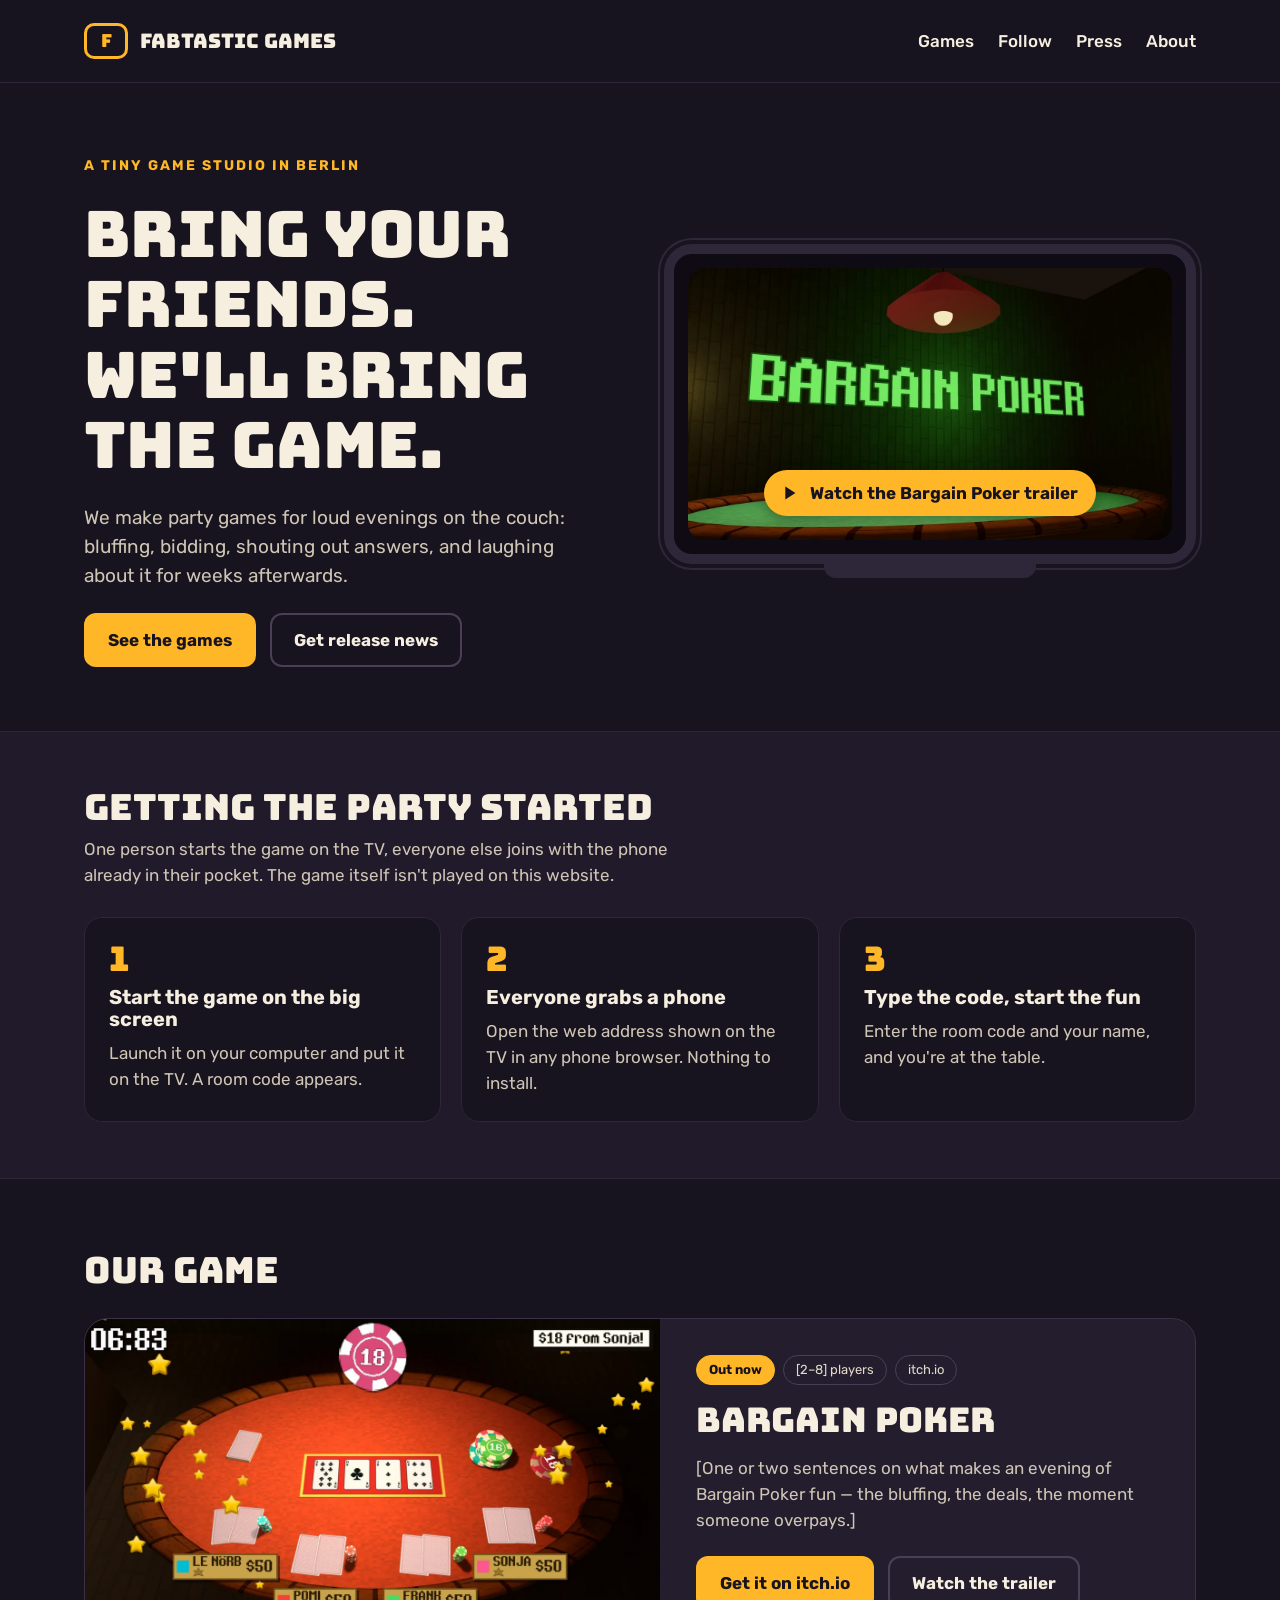
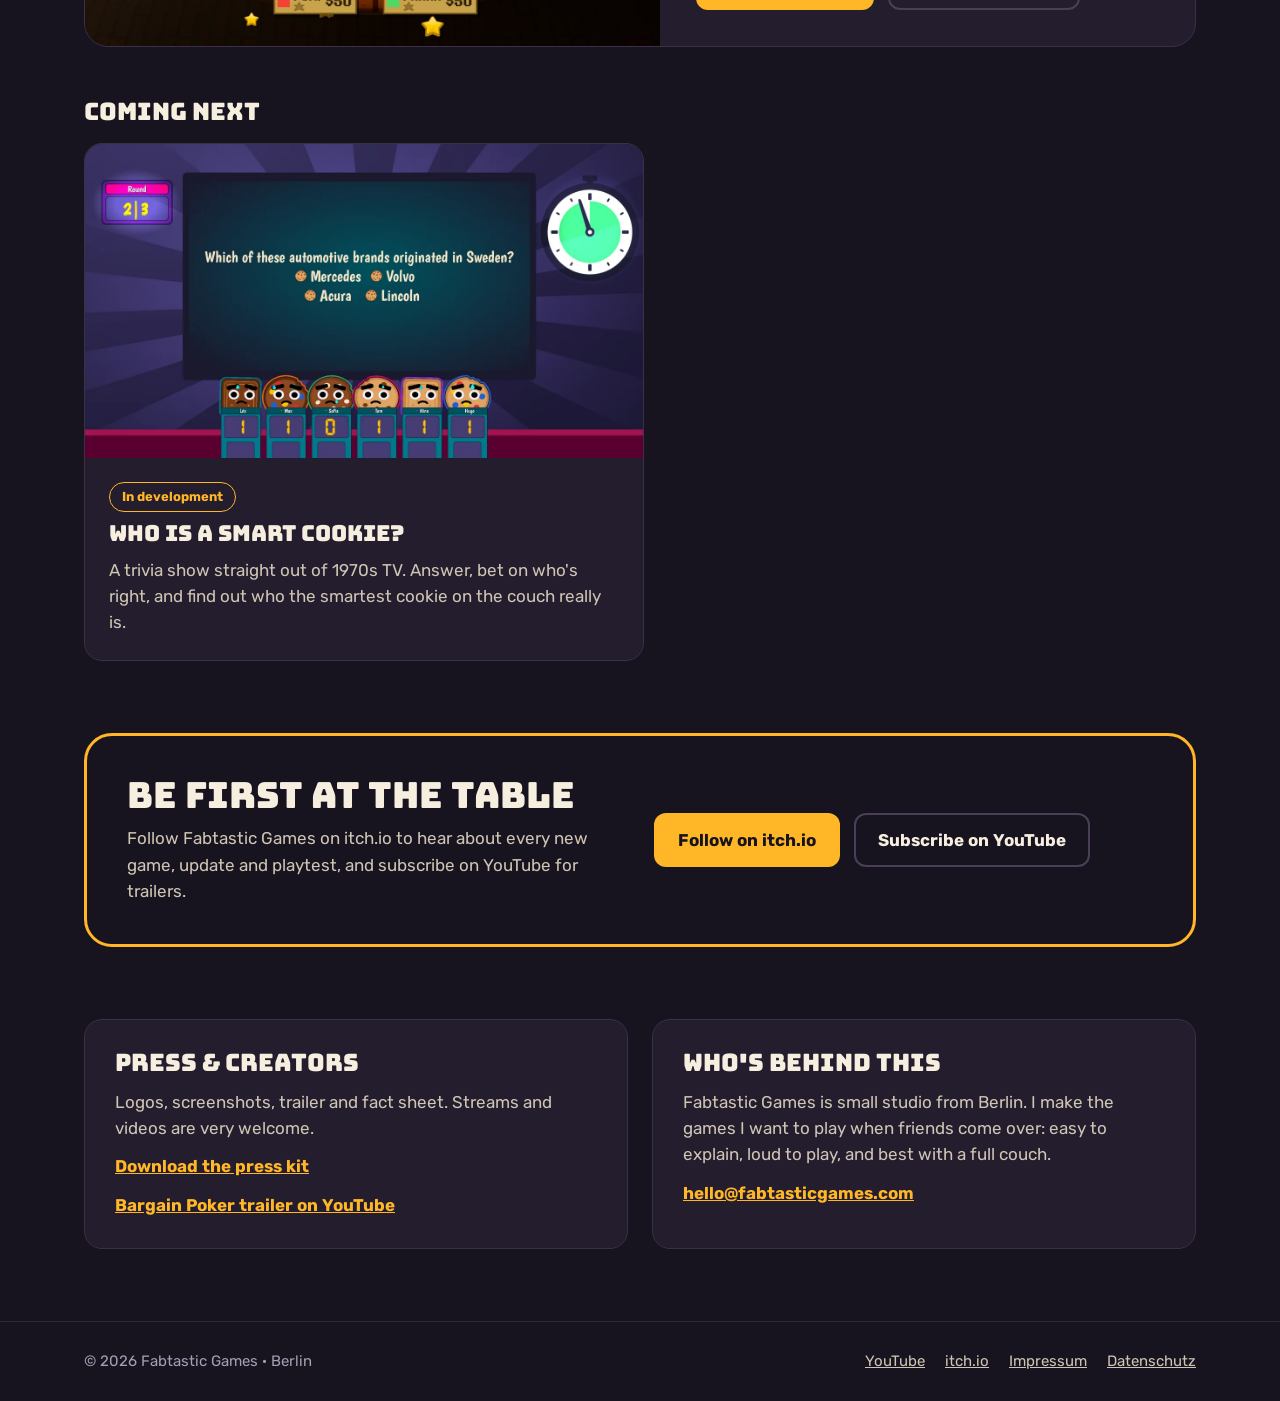
==== index.html @ beef201c "[WEBSITE] First version of the commercial website" ====
<!doctype html>
<html lang="en">
<head>
  <meta charset="utf-8">
  <meta name="viewport" content="width=device-width, initial-scale=1">
  <title>Fabtastic Games — Bring your friends. We'll bring the game.</title>
  <meta name="description" content="Fabtastic Games is a tiny studio in Berlin making party games for loud evenings on the couch with friends.">
  <link rel="icon" href="assets/img/favicon.svg" type="image/svg+xml">
  <link rel="preload" href="assets/fonts/bungee-latin-400-normal.woff2" as="font" type="font/woff2" crossorigin>
  <link rel="stylesheet" href="assets/css/style.css">
  <meta property="og:image" content="https://fabtasticgames.com/assets/img/og-image.jpg">
  <meta property="og:image:width" content="1200">
  <meta property="og:image:height" content="630">
  <meta name="twitter:card" content="summary_large_image">
  <meta property="og:title" content="Fabtastic Games">
  <meta property="og:description" content="Party games for loud evenings on the couch. Bring your friends, we'll bring the game.">
  <meta property="og:url" content="https://fabtasticgames.com/">
</head>
<body>
<a class="skip" href="#main">Skip to content</a>

<header class="site-header">
  <div class="wrap">
    <a class="brand" href="./">
      <span class="brand-mark" aria-hidden="true">F</span>
      <span class="brand-name">Fabtastic Games</span>
    </a>
    <nav class="nav" aria-label="Main">
      <a href="#games">Games</a>
      <a href="#follow">Follow</a>
      <a href="#press">Press</a>
      <a href="#about">About</a>
    </nav>
  </div>
</header>

<main id="main">

  <!-- HERO -->
  <section class="wrap hero">
    <div class="stack" style="gap:22px">
      <p class="eyebrow">A tiny game studio in Berlin</p>
      <h1 class="display">Bring your friends. We'll bring the game.</h1>
      <p class="lead soft">We make party games for loud evenings on the couch: bluffing, bidding, shouting out answers, and laughing about it for weeks afterwards.</p>
      <div class="btn-row">
        <a class="btn btn-primary" href="#games">See the games</a>
        <a class="btn btn-ghost" href="#follow">Get release news</a>
      </div>
    </div>
    <div>
      <div class="tv">
        <div class="screen">
          <!-- Trailer: loads from YouTube only after a click (see assets/js/main.js) -->
          <a class="yt-facade media-16x9" href="https://youtu.be/ILd1siR-Js4" data-yt="ILd1siR-Js4" data-title="Bargain Poker trailer">
            <picture>
              <source srcset="assets/img/games/bargain-poker-3d-title.webp" type="image/webp">
              <img src="assets/img/games/bargain-poker-3d-title.jpg" width="1280" height="720" alt="">
            </picture>
            <span class="yt-play">
              <svg aria-hidden="true" width="22" height="22" viewBox="0 0 24 24" fill="currentColor"><path d="M8 5v14l11-7z"/></svg>
              <span>Watch the <span class="hide-sm">Bargain Poker </span>trailer</span>
            </span>
          </a>
        </div>
      </div>
      <div class="tv-stand" aria-hidden="true"></div>
    </div>
  </section>

  <!-- HOW IT WORKS -->
  <section class="band" aria-labelledby="how-h">
    <div class="wrap section stack" style="gap:28px; padding-block:56px">
      <div class="stack" style="gap:8px">
        <h2 id="how-h" class="display">Getting the party started</h2>
        <p class="soft" style="max-width:640px">One person starts the game on the TV, everyone else joins with the phone already in their pocket. The game itself isn't played on this website.</p>
      </div>
      <ol class="grid" style="list-style:none; margin:0; padding:0">
        <li class="step">
          <span class="step-num" aria-hidden="true">1</span>
          <h3>Start the game on the big screen</h3>
          <p class="soft">Launch it on your computer and put it on the TV. A room code appears.</p>
        </li>
        <li class="step">
          <span class="step-num" aria-hidden="true">2</span>
          <h3>Everyone grabs a phone</h3>
          <p class="soft">Open the web address shown on the TV in any phone browser. Nothing to install.</p>
        </li>
        <li class="step">
          <span class="step-num" aria-hidden="true">3</span>
          <h3>Type the code, start the fun</h3>
          <p class="soft">Enter the room code and your name, and you're at the table.</p>
        </li>
      </ol>
    </div>
  </section>

  <!-- FEATURED GAME -->
  <section id="games" class="wrap section stack" style="gap:28px" aria-labelledby="games-h">
    <h2 id="games-h" class="display">Our game</h2>

    <article class="card feature">
      <picture class="feature-media">
        <source srcset="assets/img/games/bargain-poker-3d-bidding.webp" type="image/webp">
        <img src="assets/img/games/bargain-poker-3d-bidding.jpg" width="1280" height="720" loading="lazy"
             alt="Bargain Poker in action: four players around a 3D poker table as a bid of 18 chips lands on the lot">
      </picture>
      <div class="feature-body">
        <div class="tags">
          <span class="tag tag-accent">Out now</span>
          <span class="tag">[2–8] players</span>
          <span class="tag">itch.io</span>
        </div>
        <h3>Bargain Poker</h3>
        <p class="soft">[One or two sentences on what makes an evening of Bargain Poker fun — the bluffing, the deals, the moment someone overpays.]</p>
        <div class="btn-row" style="margin-top:6px">
          <a class="btn btn-primary" href="https://fabtasticgames.itch.io/the-great-auction-poker-night">Get it on itch.io</a>
          <a class="btn btn-ghost" href="https://youtu.be/ILd1siR-Js4">Watch the trailer</a>
        </div>
      </div>
    </article>

    <!-- COMING NEXT: keep this small until these games are ready to show -->
    <div class="stack" style="gap:18px; margin-top:24px">
      <h3 class="display" style="font-size:24px">Coming next</h3>
      <div class="grid" style="max-width:560px">
        <article class="card next-card">
          <picture class="media-16x9">
            <source srcset="assets/img/games/smart-cookie-question.webp" type="image/webp">
            <img src="assets/img/games/smart-cookie-question.jpg" width="1280" height="720" loading="lazy"
                 alt="Who is a Smart Cookie? in action: a trivia question on the big screen while six cookie contestants sweat over their answers">
          </picture>
          <div class="body">
            <span class="tag tag-outline" style="align-self:flex-start">In development</span>
            <h3>Who is a Smart Cookie?</h3>
            <p class="soft">A trivia show straight out of 1970s TV. Answer, bet on who's right, and find out who the smartest cookie on the couch really is.</p>
          </div>
        </article>
      </div>
    </div>
  </section>

  <!-- FOLLOW (no infrastructure needed: itch.io notifies followers of new games and devlogs) -->
  <section id="follow" class="wrap" style="padding-bottom:72px" aria-labelledby="follow-h">
    <div class="signup">
      <div class="stack" style="gap:10px">
        <h2 id="follow-h" class="display">Be first at the table</h2>
        <p class="soft">Follow Fabtastic Games on itch.io to hear about every new game, update and playtest, and subscribe on YouTube for trailers.</p>
      </div>
      <div class="btn-row">
        <a class="btn btn-primary" href="https://fabtasticgames.itch.io">Follow on itch.io</a>
        <a class="btn btn-ghost" href="https://www.youtube.com/@fabtasticgamesstudio">Subscribe on YouTube</a>
      </div>
      <!-- Later, to collect emails: paste your newsletter provider's embed form here
           (e.g. MailerLite or Brevo). The form posts straight to them, so GitHub Pages
           is enough. Remember double opt-in + a Datenschutz paragraph. -->
    </div>
  </section>

  <!-- PRESS + ABOUT -->
  <section class="wrap grid" style="padding-bottom:72px; gap:24px" aria-label="Press and about">
    <div id="press" class="card info-card">
      <h2>Press &amp; creators</h2>
      <p class="soft">Logos, screenshots, trailer and fact sheet. Streams and videos are very welcome.</p>
      <!-- TODO: link a press kit page or a zip in assets/press/ -->
      <a href="#" style="font-weight:700">Download the press kit</a>
      <a href="https://youtu.be/ILd1siR-Js4" style="font-weight:700">Bargain Poker trailer on YouTube</a>
    </div>
    <div id="about" class="card info-card">
      <h2>Who's behind this</h2>
      <p class="soft">Fabtastic Games is small studio from Berlin. I make the games I want to play when friends come over: easy to explain, loud to play, and best with a full couch.</p>
      <a href="mailto:hello@fabtasticgames.com" style="font-weight:700">hello@fabtasticgames.com</a>
    </div>
  </section>

</main>

<footer class="site-footer">
  <div class="wrap">
    <span>© 2026 Fabtastic Games · Berlin</span>
    <nav aria-label="Legal">
      <a href="https://www.youtube.com/@fabtasticgamesstudio">YouTube</a>
      <a href="https://fabtasticgames.itch.io">itch.io</a>
      <a href="impressum.html">Impressum</a>
      <a href="datenschutz.html">Datenschutz</a>
    </nav>
  </div>
</footer>
<script src="assets/js/main.js" defer></script>
</body>
</html>
---- assets/css/style.css ----
/* Fabtastic Games — studio site styles */

/* Fonts are self-hosted (no Google Fonts requests, GDPR-friendly). Licences: assets/fonts/OFL-*.txt */
@font-face { font-family: "Bungee"; src: url("../fonts/bungee-latin-400-normal.woff2") format("woff2"); font-weight: 400; font-display: swap; }
@font-face { font-family: "Rubik"; src: url("../fonts/rubik-latin-400-normal.woff2") format("woff2"); font-weight: 400; font-display: swap; }
@font-face { font-family: "Rubik"; src: url("../fonts/rubik-latin-500-normal.woff2") format("woff2"); font-weight: 500; font-display: swap; }
@font-face { font-family: "Rubik"; src: url("../fonts/rubik-latin-700-normal.woff2") format("woff2"); font-weight: 700; font-display: swap; }

:root {
  --bg: #17131F;
  --bg-alt: #201A2B;
  --surface: #231D2E;
  --line: #2E2639;
  --line-strong: #4A3F57;
  --ink: #F6EEDF;
  --ink-soft: #CFC5B4;
  --ink-mute: #A79DB4;
  --accent: #FFB627;      /* change this one value to re-colour the whole site */
  --accent-hover: #FFD27A;
  --on-accent: #17131F;
  --radius: 18px;
  --display: "Bungee", "Arial Black", sans-serif;
  --body: "Rubik", system-ui, -apple-system, "Segoe UI", sans-serif;
}

*, *::before, *::after { box-sizing: border-box; }
html { scroll-behavior: smooth; }
@media (prefers-reduced-motion: reduce) { html { scroll-behavior: auto; } }

body {
  margin: 0;
  background: var(--bg);
  color: var(--ink);
  font-family: var(--body);
  font-size: 17px;
  line-height: 1.55;
}

img, video { max-width: 100%; height: auto; display: block; }
a { color: var(--accent); }
a:hover { color: var(--accent-hover); }
:focus-visible { outline: 3px solid var(--accent); outline-offset: 3px; border-radius: 6px; }

.wrap { max-width: 1160px; margin: 0 auto; padding: 0 24px; }
.band { background: var(--bg-alt); border-block: 1px solid var(--line); }
.section { padding-block: 72px; }
.stack { display: flex; flex-direction: column; gap: 14px; }

h1, h2, h3 { margin: 0; line-height: 1.1; }
.display { font-family: var(--display); font-weight: 400; }
h1.display { font-size: clamp(38px, 6vw, 64px); }
h2.display { font-size: clamp(28px, 3.5vw, 36px); }
p { margin: 0; }
.soft { color: var(--ink-soft); }
.eyebrow { font-weight: 700; letter-spacing: 2px; text-transform: uppercase; font-size: 14px; color: var(--accent); }

.skip { position: absolute; left: -999px; top: 8px; background: var(--accent); color: var(--on-accent); padding: 10px 14px; border-radius: 8px; z-index: 10; }
.skip:focus { left: 8px; }

/* Header */
.site-header { border-bottom: 1px solid var(--line); }
.site-header .wrap { display: flex; flex-wrap: wrap; align-items: center; justify-content: space-between; gap: 16px; padding-block: 18px; }
.brand { display: flex; align-items: center; gap: 12px; color: var(--ink); text-decoration: none; }
.brand:hover { color: var(--ink); }
.brand-mark { width: 44px; height: 36px; border: 3px solid var(--accent); border-radius: 10px; display: grid; place-items: center; font-family: var(--display); color: var(--accent); font-size: 18px; }
.brand-name { font-family: var(--display); font-size: 20px; }
.nav { display: flex; flex-wrap: wrap; align-items: center; gap: 8px 24px; font-weight: 500; }
.nav a:not(.btn) { color: var(--ink); text-decoration: none; padding: 10px 0; }
.nav a:not(.btn):hover { color: var(--accent); }

/* Buttons */
.btn { display: inline-flex; align-items: center; justify-content: center; min-height: 48px; padding: 12px 22px; border-radius: 12px; font-weight: 700; text-decoration: none; border: 2px solid transparent; font: inherit; font-weight: 700; cursor: pointer; }
.btn-primary { background: var(--accent); color: var(--on-accent); }
.btn-primary:hover { background: var(--accent-hover); color: var(--on-accent); }
.btn-ghost { border-color: var(--line-strong); color: var(--ink); background: transparent; }
.btn-ghost:hover { border-color: var(--accent); color: var(--ink); }
.btn-pill { border-radius: 999px; min-height: 44px; padding: 10px 18px; }
.btn-row { display: flex; flex-wrap: wrap; gap: 14px; }

/* Hero */
.hero { display: flex; flex-wrap: wrap; align-items: center; gap: 48px; padding-block: 72px 64px; }
.hero > * { flex: 1 1 420px; min-width: 0; }
.hero .lead { font-size: 19px; max-width: 520px; }

.tv { background: #0E0B14; border: 10px solid var(--line); border-radius: 28px; padding: 14px; box-shadow: 0 0 0 4px var(--bg), 0 0 0 6px var(--line); }
.tv-stand { width: 40%; height: 14px; margin: 0 auto; background: var(--line); border-radius: 0 0 12px 12px; }
.screen { aspect-ratio: 16 / 9; border-radius: 16px; overflow: hidden; position: relative; }
.screen video, .screen img { width: 100%; height: 100%; object-fit: cover; }

/* Click-to-load YouTube trailer */
.yt-facade { position: relative; color: var(--ink); text-decoration: none; }
.yt-facade picture, .yt-facade img { width: 100%; height: 100%; object-fit: cover; display: block; }
.yt-play { position: absolute; left: 50%; bottom: 9%; transform: translateX(-50%); display: inline-flex; align-items: center; gap: 10px;
  background: var(--accent); color: var(--on-accent); font-weight: 700; padding: 10px 18px 10px 14px; border-radius: 999px; white-space: nowrap;
  box-shadow: 0 4px 16px rgba(0,0,0,.4); }
@media (max-width: 480px) { .yt-play { font-size: 14px; padding: 8px 14px 8px 10px; gap: 6px; bottom: 7%; } .hide-sm { display: none; } }
.yt-facade:hover .yt-play { background: var(--accent-hover); }
.yt-frame { width: 100%; height: 100%; border: 0; display: block; }

/* Placeholders — replace with real images/video */
.placeholder { display: grid; place-items: center; text-align: center; padding: 16px; color: var(--ink-mute); font-weight: 500;
  background: repeating-linear-gradient(0deg, #1F1A29 0 3px, #241E30 3px 6px); }
.placeholder.diag { background: repeating-linear-gradient(135deg, #2A2236 0 14px, #2F2640 14px 28px); }

/* Steps */
.grid { display: grid; gap: 20px; grid-template-columns: repeat(auto-fit, minmax(260px, 1fr)); }
.card { background: var(--surface); border: 1px solid #3A3047; border-radius: var(--radius); }
.step { background: var(--bg); border: 1px solid var(--line); border-radius: var(--radius); padding: 24px; display: flex; flex-direction: column; gap: 10px; }
.step-num { font-family: var(--display); font-size: 34px; color: var(--accent); line-height: 1; }
.step h3 { font-size: 20px; }

/* Featured game */
.feature { display: flex; flex-wrap: wrap; overflow: hidden; border-radius: 24px; }
.feature-media { flex: 1 1 420px; min-width: 0; min-height: 300px; display: block; }
.feature-media img { width: 100%; height: 100%; object-fit: cover; }
.feature-body { flex: 1 1 380px; min-width: 0; padding: 36px; display: flex; flex-direction: column; gap: 16px; }
.feature-body h3 { font-family: var(--display); font-weight: 400; font-size: 34px; }

.tags { display: flex; flex-wrap: wrap; gap: 8px; }
.tag { font-size: 13px; padding: 4px 12px; border-radius: 999px; border: 1px solid var(--line-strong); color: #E4DACA; }
.tag-accent { background: var(--accent); border-color: var(--accent); color: var(--on-accent); font-weight: 700; }
.tag-outline { border-color: var(--accent); color: var(--accent); font-weight: 700; }

/* Coming next */
.next-card { display: flex; flex-direction: column; overflow: hidden; }
.next-card .placeholder { aspect-ratio: 16 / 9; }
.media-16x9 { display: block; aspect-ratio: 16 / 9; overflow: hidden; }
.media-16x9 img { width: 100%; height: 100%; object-fit: cover; }
.next-card .body { padding: 24px; display: flex; flex-direction: column; gap: 10px; }
.next-card h3 { font-family: var(--display); font-weight: 400; font-size: 22px; }

/* Newsletter */
.signup { border: 3px solid var(--accent); border-radius: 28px; padding: clamp(24px, 4vw, 40px); display: flex; flex-wrap: wrap; align-items: center; gap: 28px; }
.signup > * { flex: 1 1 340px; min-width: 0; }
.signup form { display: flex; flex-wrap: wrap; gap: 12px; align-items: end; }
.field { flex: 1 1 220px; min-width: 0; display: flex; flex-direction: column; gap: 6px; }
.field label { font-weight: 500; font-size: 15px; }
.field input { background: #0E0B14; border: 2px solid var(--line-strong); border-radius: 12px; color: var(--ink); font: inherit; padding: 12px 14px; min-height: 48px; }
.field input:focus { border-color: var(--accent); outline: none; }

.info-card { padding: 30px; display: flex; flex-direction: column; gap: 12px; }
.info-card h2 { font-family: var(--display); font-weight: 400; font-size: 24px; }

/* Footer */
.site-footer { border-top: 1px solid var(--line); font-size: 15px; color: var(--ink-mute); }
.site-footer .wrap { display: flex; flex-wrap: wrap; justify-content: space-between; gap: 16px; padding-block: 28px; }
.site-footer nav { display: flex; flex-wrap: wrap; gap: 6px 20px; }
.site-footer a { color: var(--ink-soft); }

/* Simple text pages (Impressum, Datenschutz, 404) */
.prose { max-width: 720px; padding-block: 64px; display: flex; flex-direction: column; gap: 18px; }
.prose h2 { font-size: 22px; margin-top: 18px; }
.todo { background: #3A2A12; border: 1px solid var(--accent); border-radius: 12px; padding: 14px 16px; color: var(--ink); }
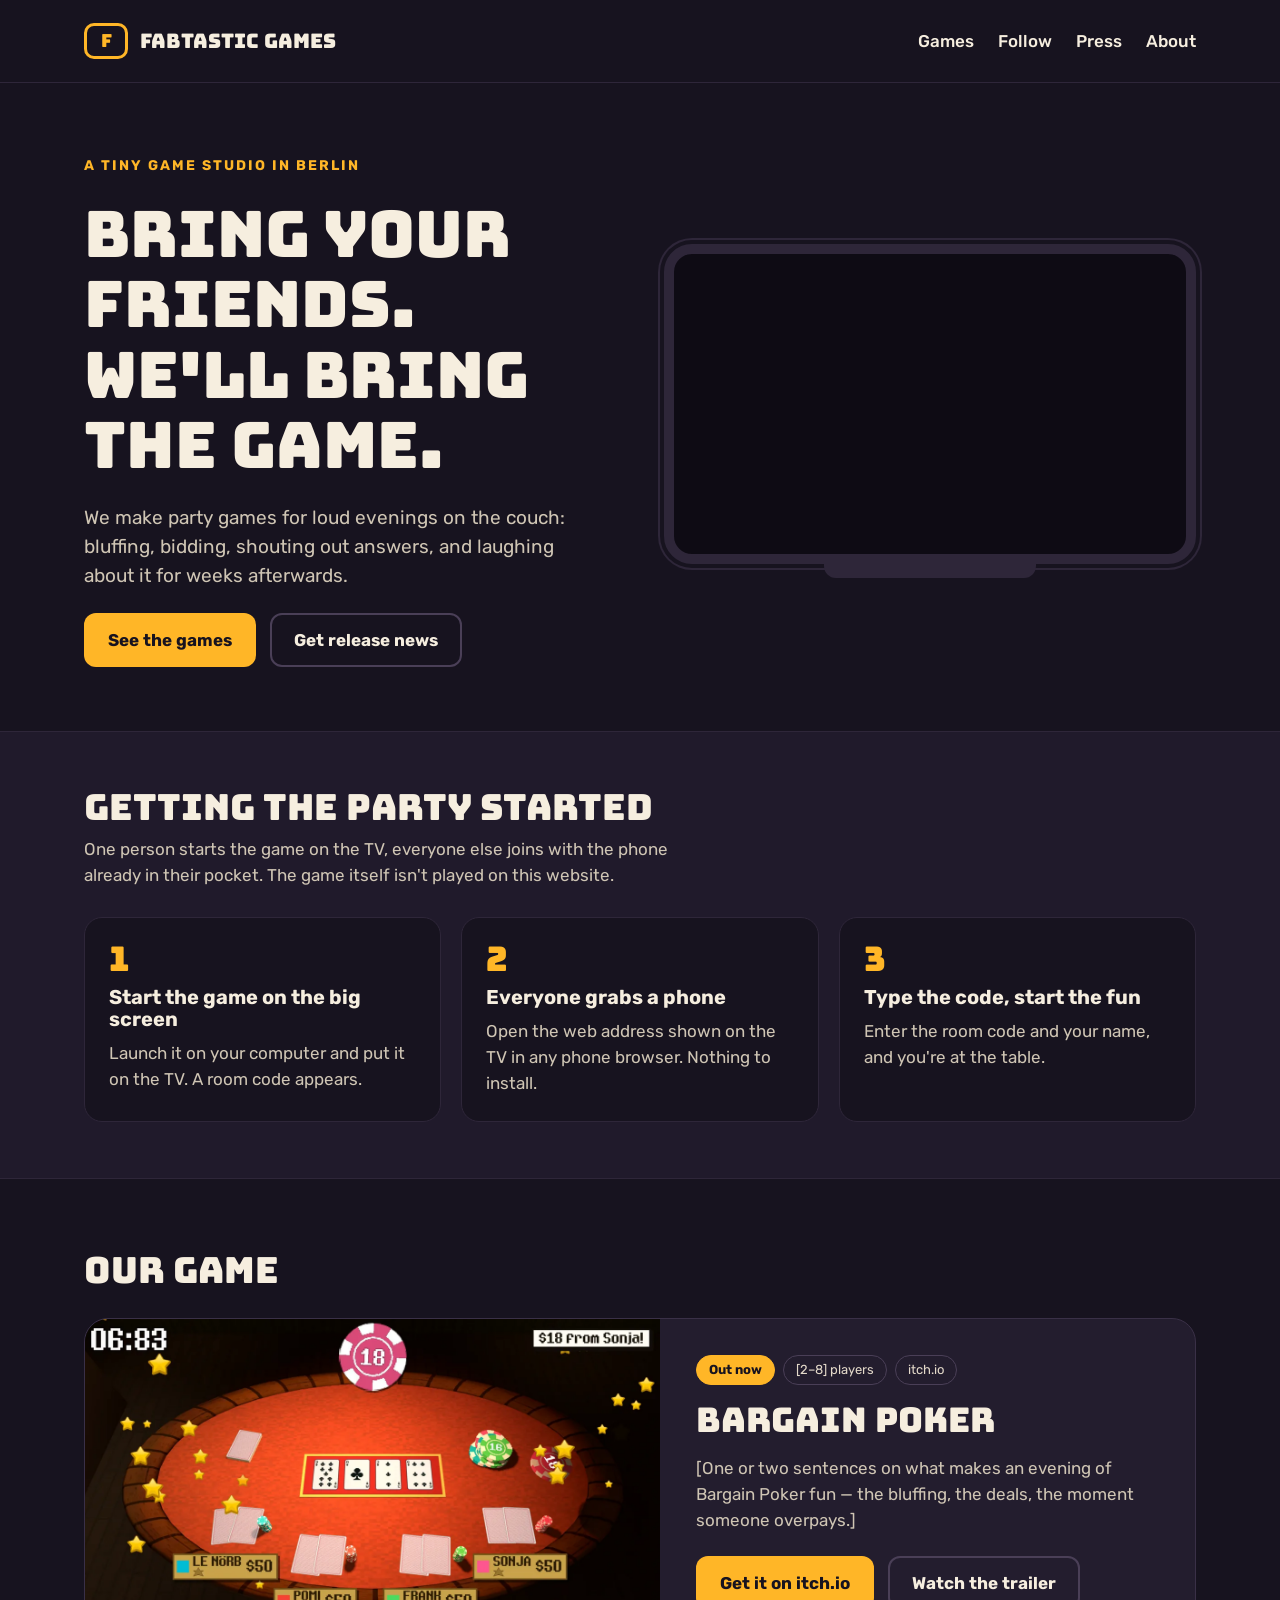
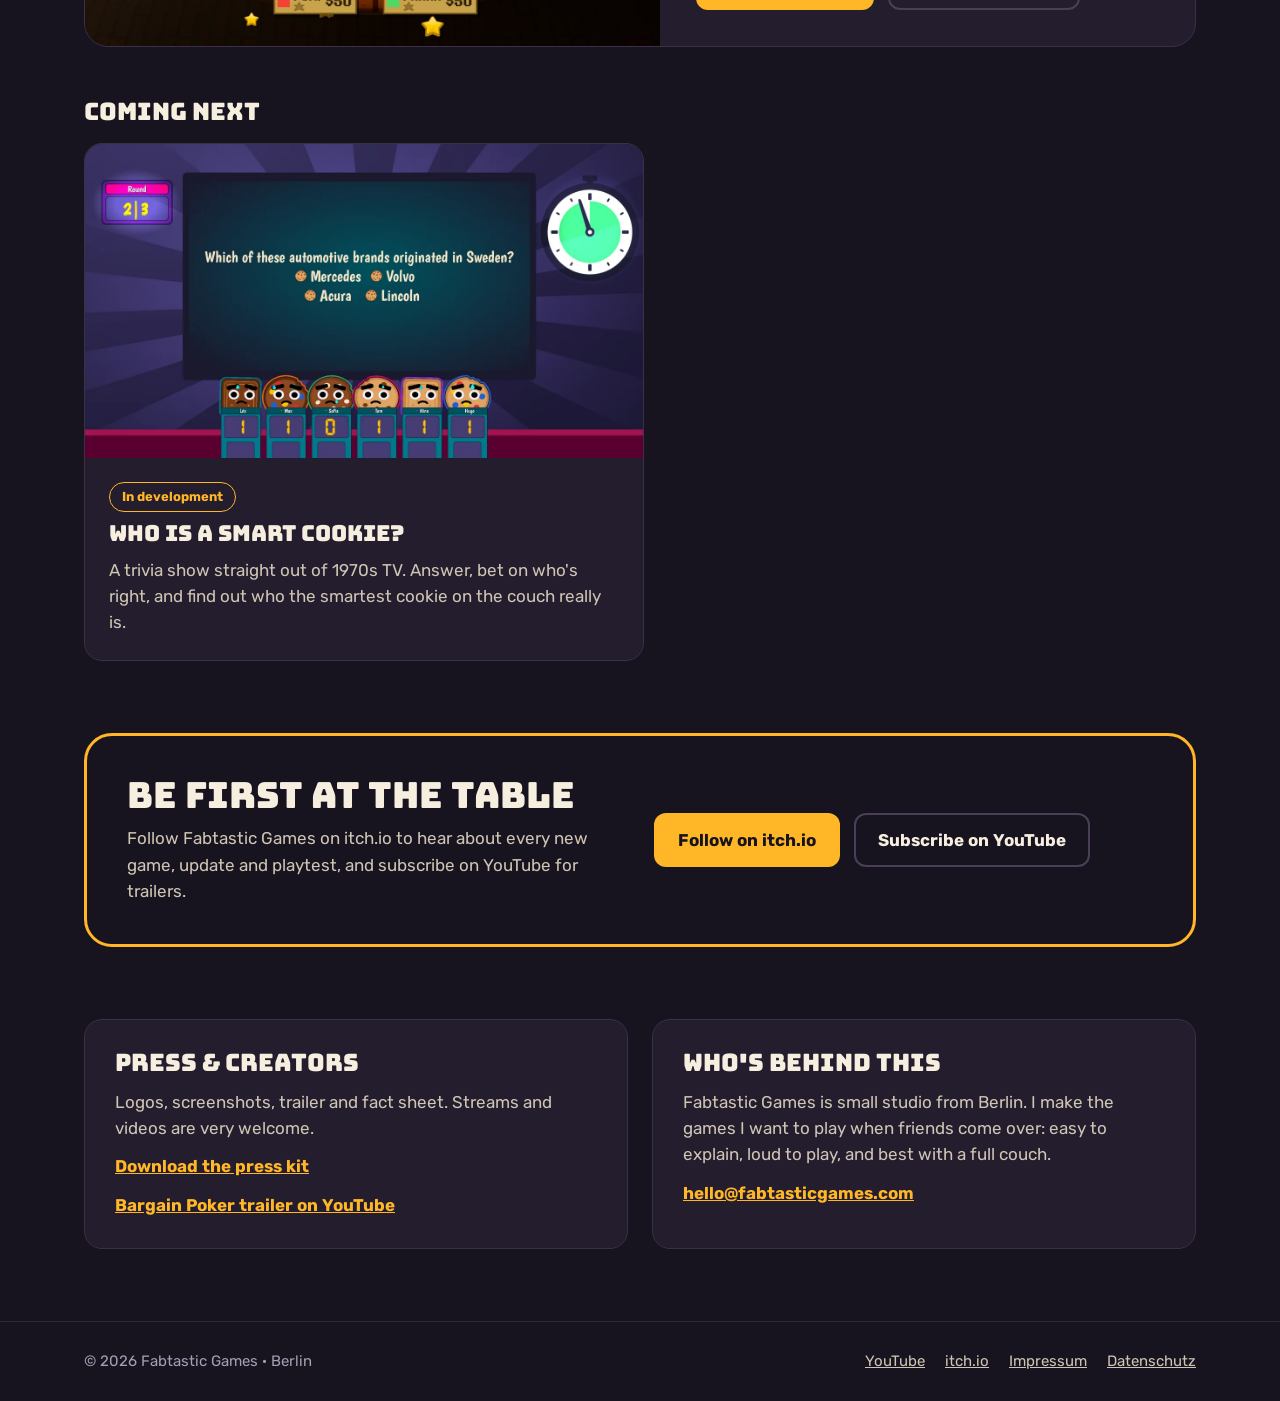
==== commit a94d1d28: "[FIX] Trailer for the game" ====
--- a/index.html
+++ b/index.html
@@ -50,17 +50,13 @@
     <div>
       <div class="tv">
         <div class="screen">
-          <!-- Trailer: loads from YouTube only after a click (see assets/js/main.js) -->
-          <a class="yt-facade media-16x9" href="https://youtu.be/ILd1siR-Js4" data-yt="ILd1siR-Js4" data-title="Bargain Poker trailer">
-            <picture>
-              <source srcset="assets/img/games/bargain-poker-3d-title.webp" type="image/webp">
-              <img src="assets/img/games/bargain-poker-3d-title.jpg" width="1280" height="720" alt="">
-            </picture>
-            <span class="yt-play">
-              <svg aria-hidden="true" width="22" height="22" viewBox="0 0 24 24" fill="currentColor"><path d="M8 5v14l11-7z"/></svg>
-              <span>Watch the <span class="hide-sm">Bargain Poker </span>trailer</span>
-            </span>
-          </a>
+          <!-- Trailer: the YouTube player, embedded directly -->
+          <div class="media-16x9">
+            <iframe class="yt-frame" src="https://www.youtube.com/embed/ILd1siR-Js4?rel=0"
+              title="Bargain Poker trailer" loading="lazy"
+              allow="accelerometer; autoplay; clipboard-write; encrypted-media; gyroscope; picture-in-picture; web-share; fullscreen"
+              referrerpolicy="strict-origin-when-cross-origin" allowfullscreen></iframe>
+          </div>
         </div>
       </div>
       <div class="tv-stand" aria-hidden="true"></div>
@@ -185,6 +181,5 @@
     </nav>
   </div>
 </footer>
-<script src="assets/js/main.js" defer></script>
 </body>
 </html>
--- a/assets/css/style.css
+++ b/assets/css/style.css
@@ -87,14 +87,7 @@
 .screen { aspect-ratio: 16 / 9; border-radius: 16px; overflow: hidden; position: relative; }
 .screen video, .screen img { width: 100%; height: 100%; object-fit: cover; }
 
-/* Click-to-load YouTube trailer */
-.yt-facade { position: relative; color: var(--ink); text-decoration: none; }
-.yt-facade picture, .yt-facade img { width: 100%; height: 100%; object-fit: cover; display: block; }
-.yt-play { position: absolute; left: 50%; bottom: 9%; transform: translateX(-50%); display: inline-flex; align-items: center; gap: 10px;
-  background: var(--accent); color: var(--on-accent); font-weight: 700; padding: 10px 18px 10px 14px; border-radius: 999px; white-space: nowrap;
-  box-shadow: 0 4px 16px rgba(0,0,0,.4); }
-@media (max-width: 480px) { .yt-play { font-size: 14px; padding: 8px 14px 8px 10px; gap: 6px; bottom: 7%; } .hide-sm { display: none; } }
-.yt-facade:hover .yt-play { background: var(--accent-hover); }
+/* YouTube trailer */
 .yt-frame { width: 100%; height: 100%; border: 0; display: block; }
 
 /* Placeholders — replace with real images/video */
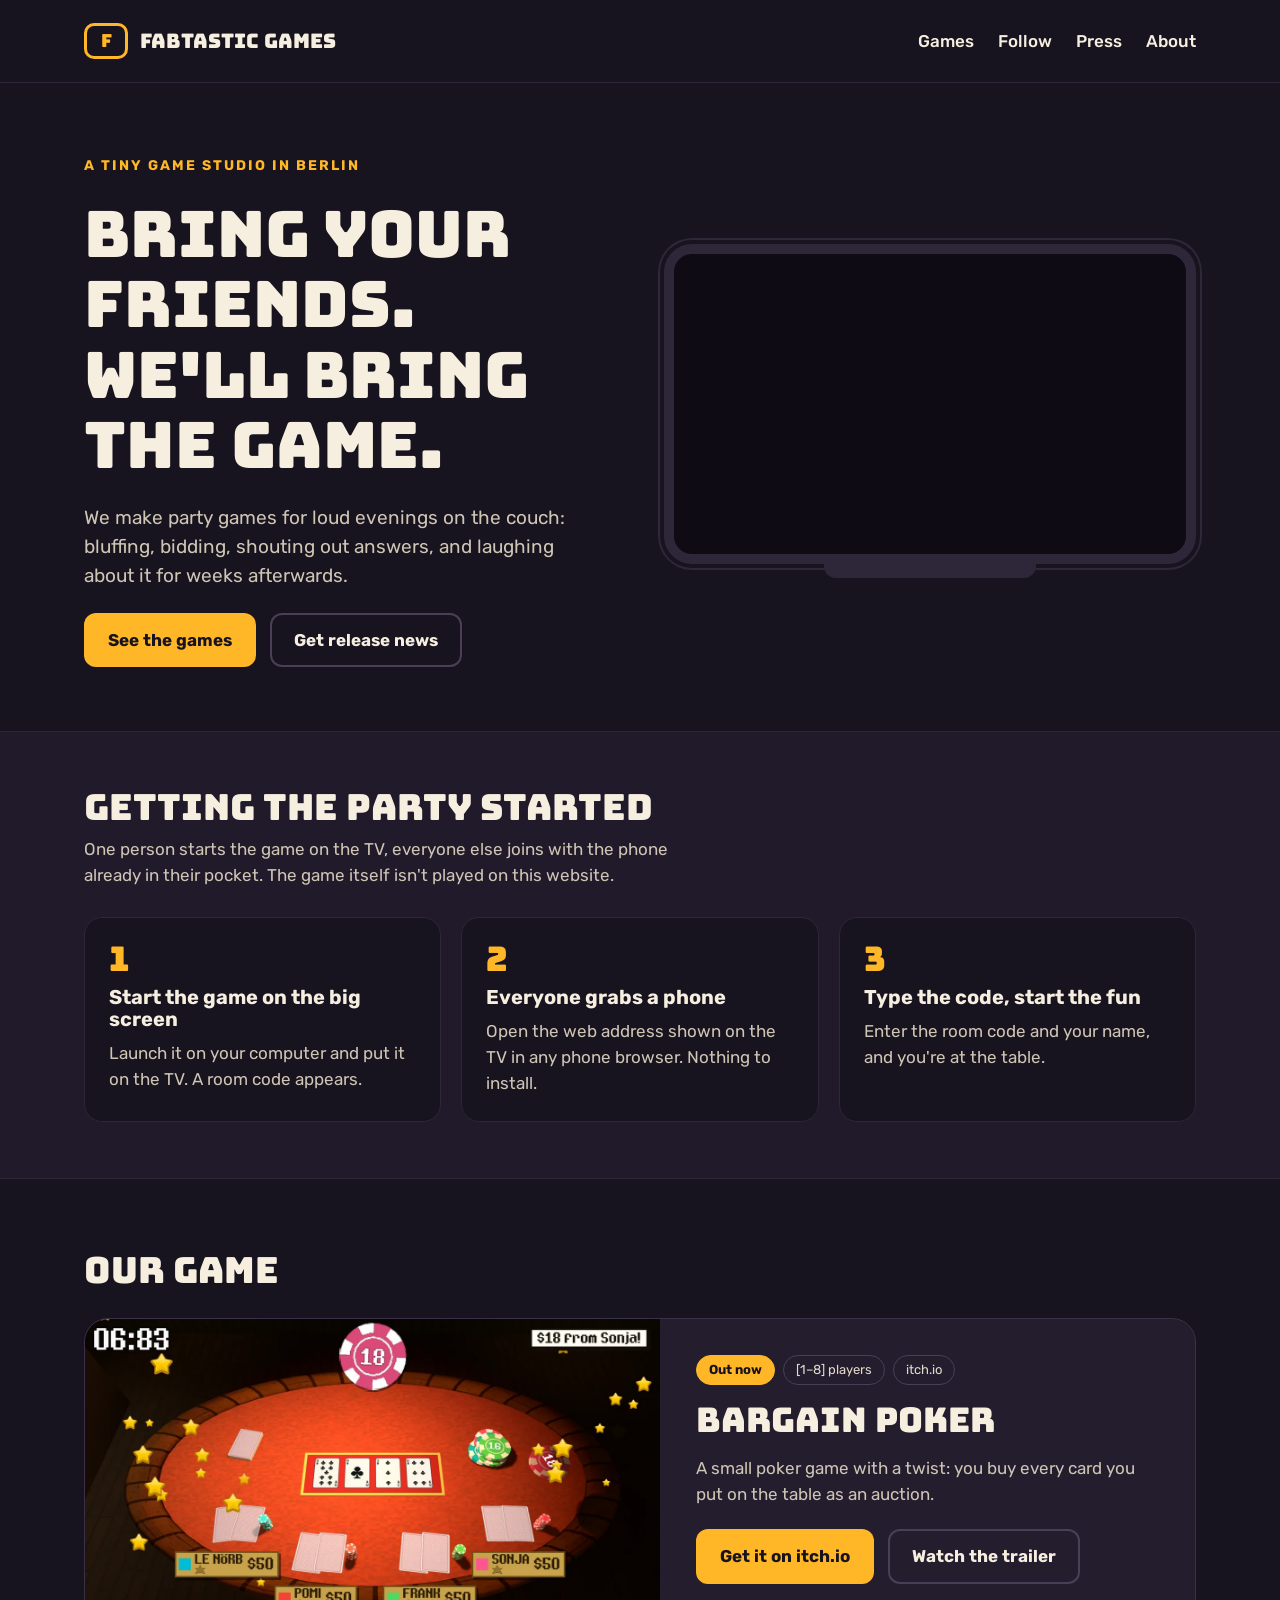
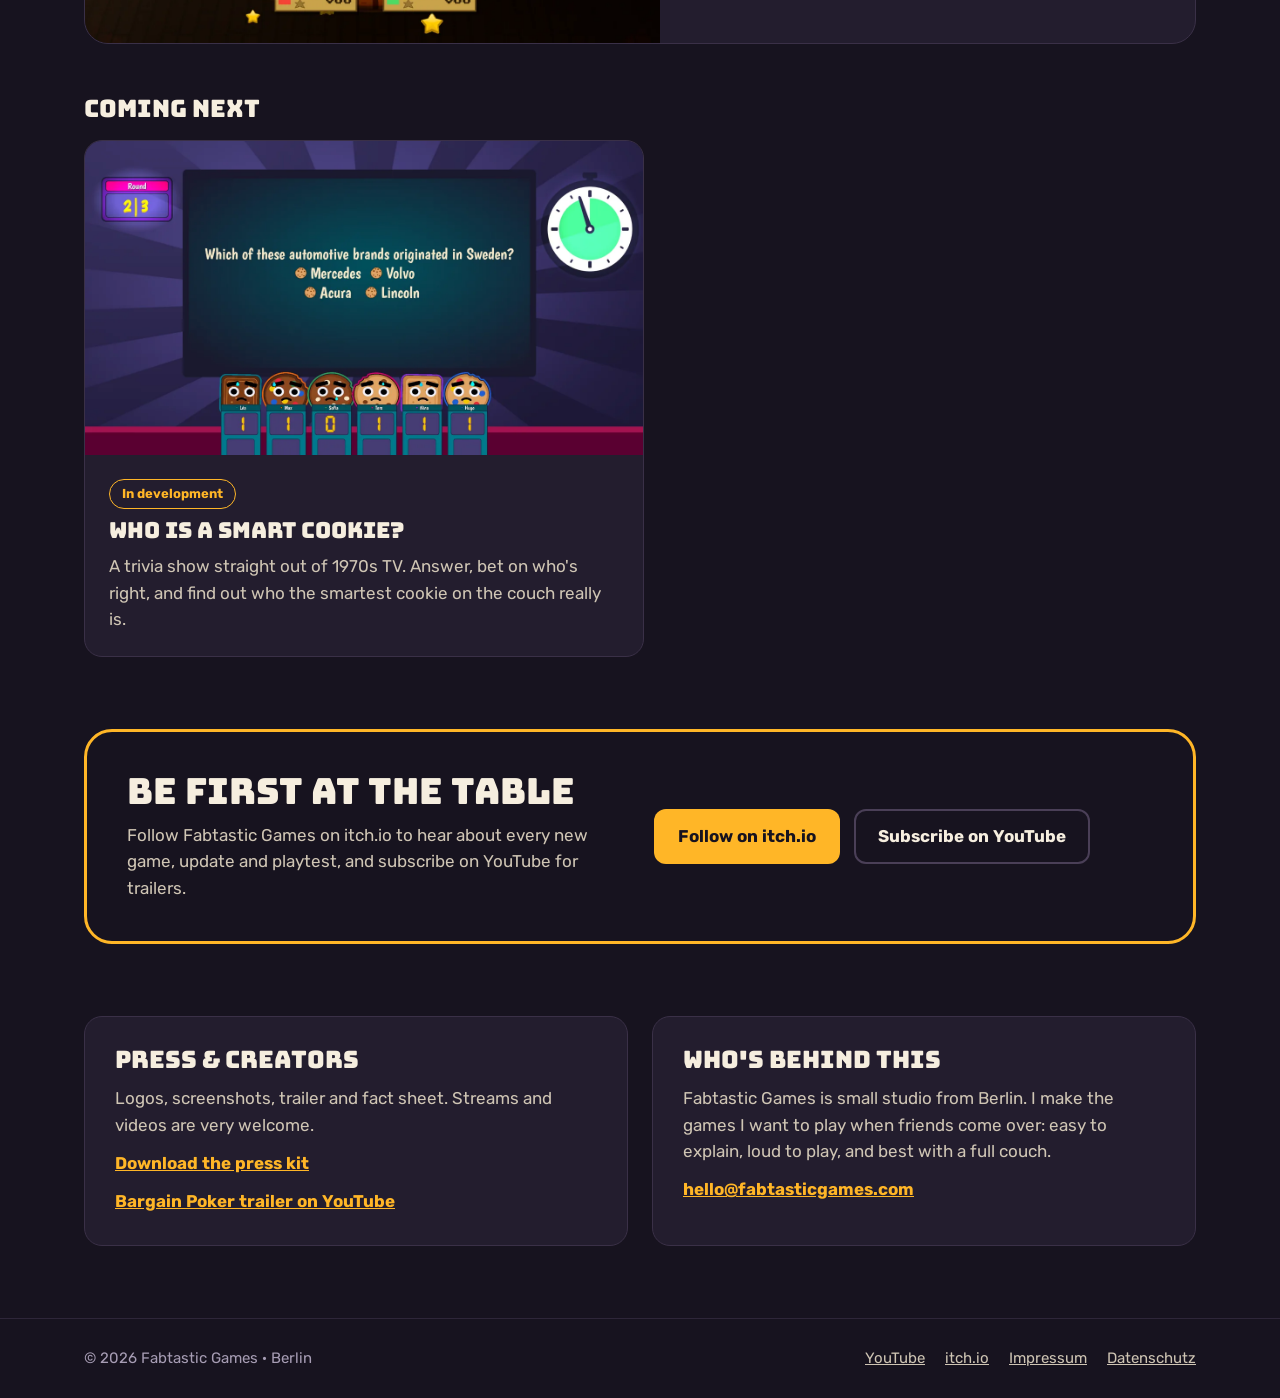
==== commit e556d953: "[FIX] Small fix for game presentation" ====
--- a/index.html
+++ b/index.html
@@ -103,11 +103,11 @@
       <div class="feature-body">
         <div class="tags">
           <span class="tag tag-accent">Out now</span>
-          <span class="tag">[2–8] players</span>
+          <span class="tag">[1–8] players</span>
           <span class="tag">itch.io</span>
         </div>
         <h3>Bargain Poker</h3>
-        <p class="soft">[One or two sentences on what makes an evening of Bargain Poker fun — the bluffing, the deals, the moment someone overpays.]</p>
+        <p class="soft">A small poker game with a twist: you buy every card you put on the table as an auction.</p>
         <div class="btn-row" style="margin-top:6px">
           <a class="btn btn-primary" href="https://fabtasticgames.itch.io/the-great-auction-poker-night">Get it on itch.io</a>
           <a class="btn btn-ghost" href="https://youtu.be/ILd1siR-Js4">Watch the trailer</a>
